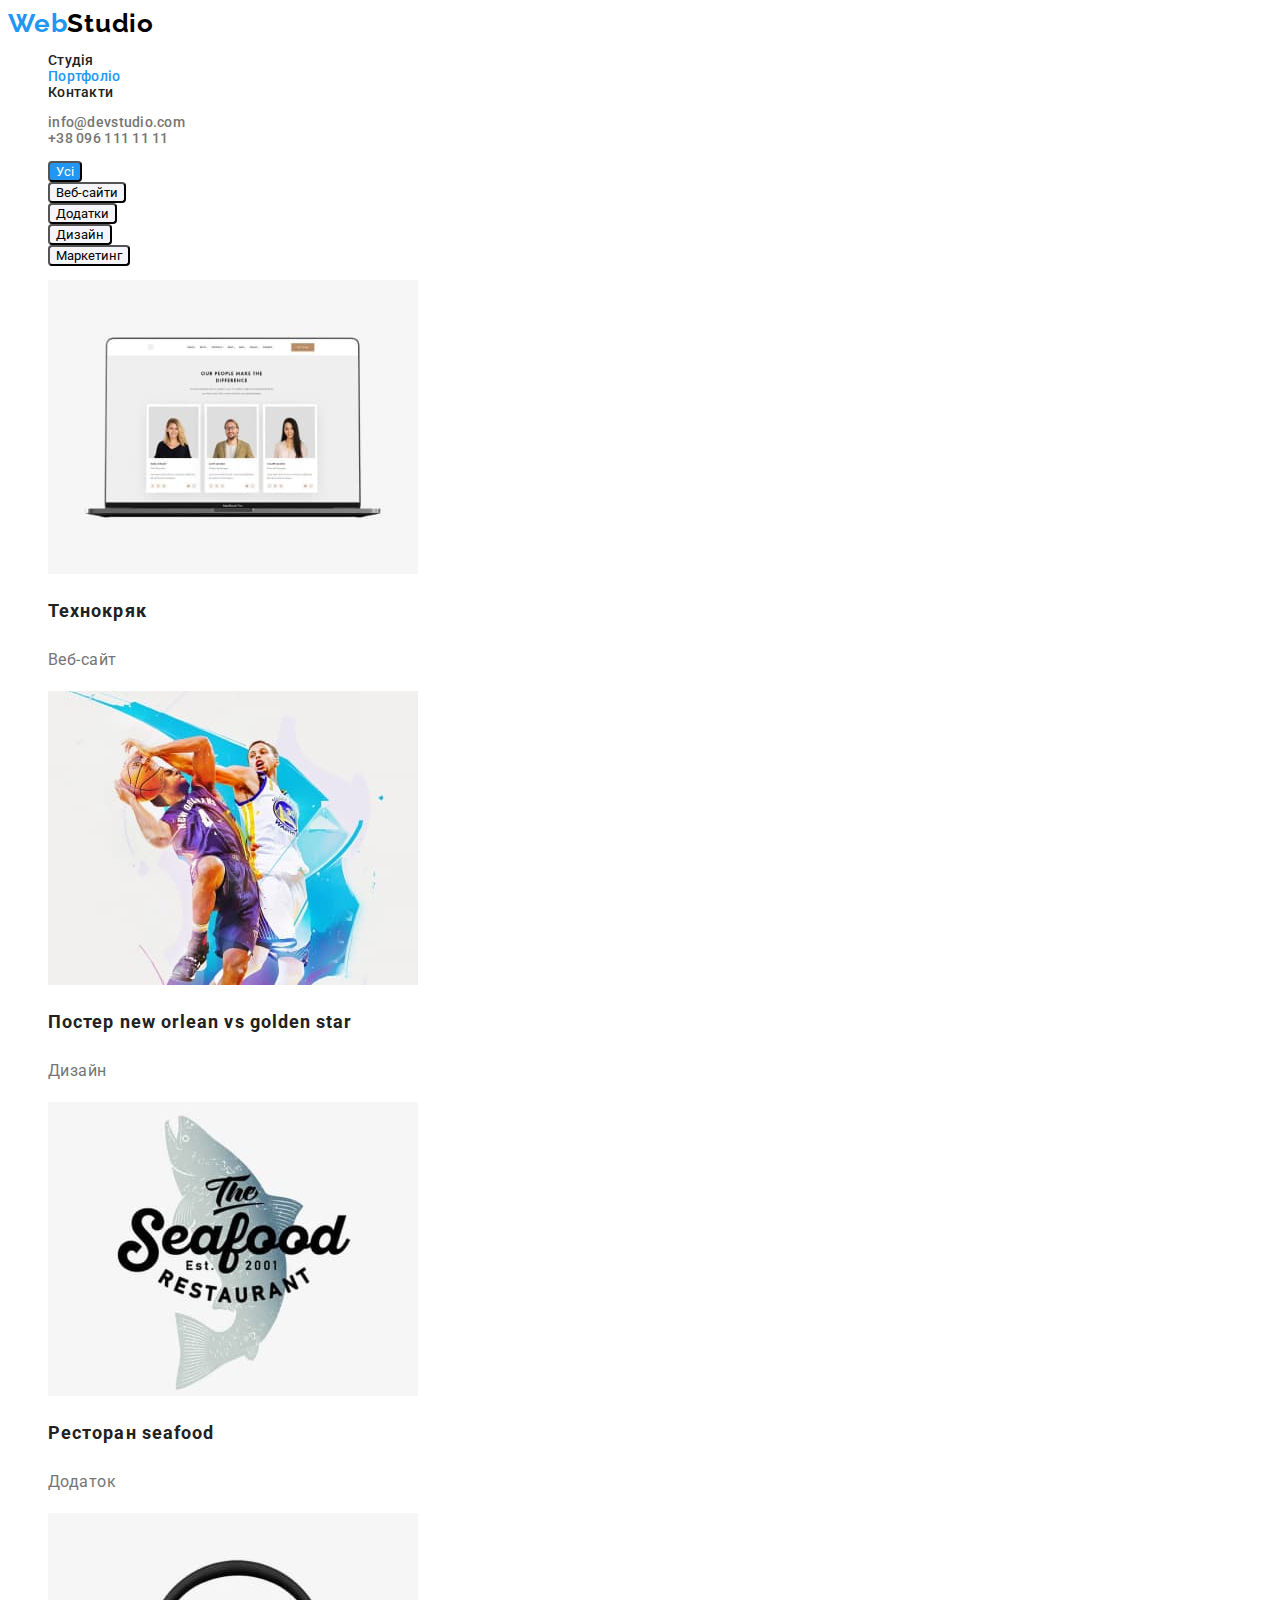
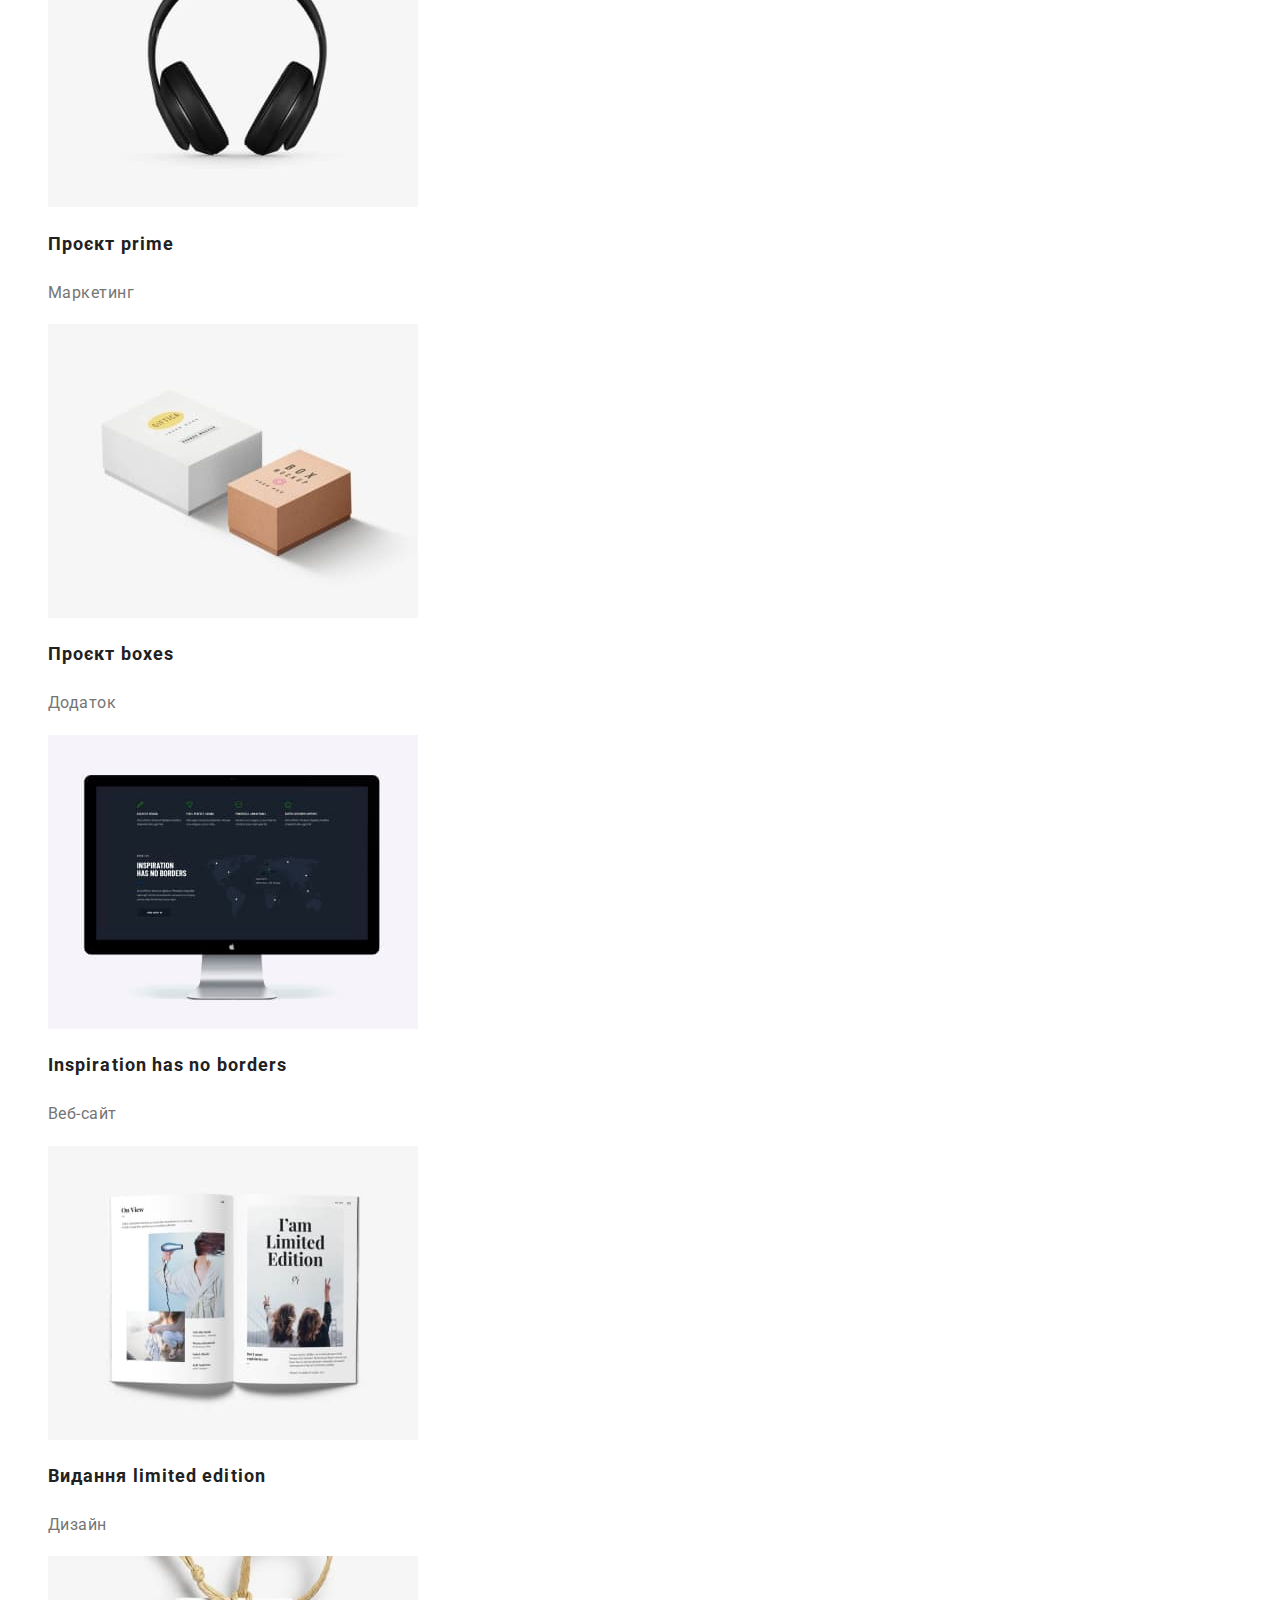
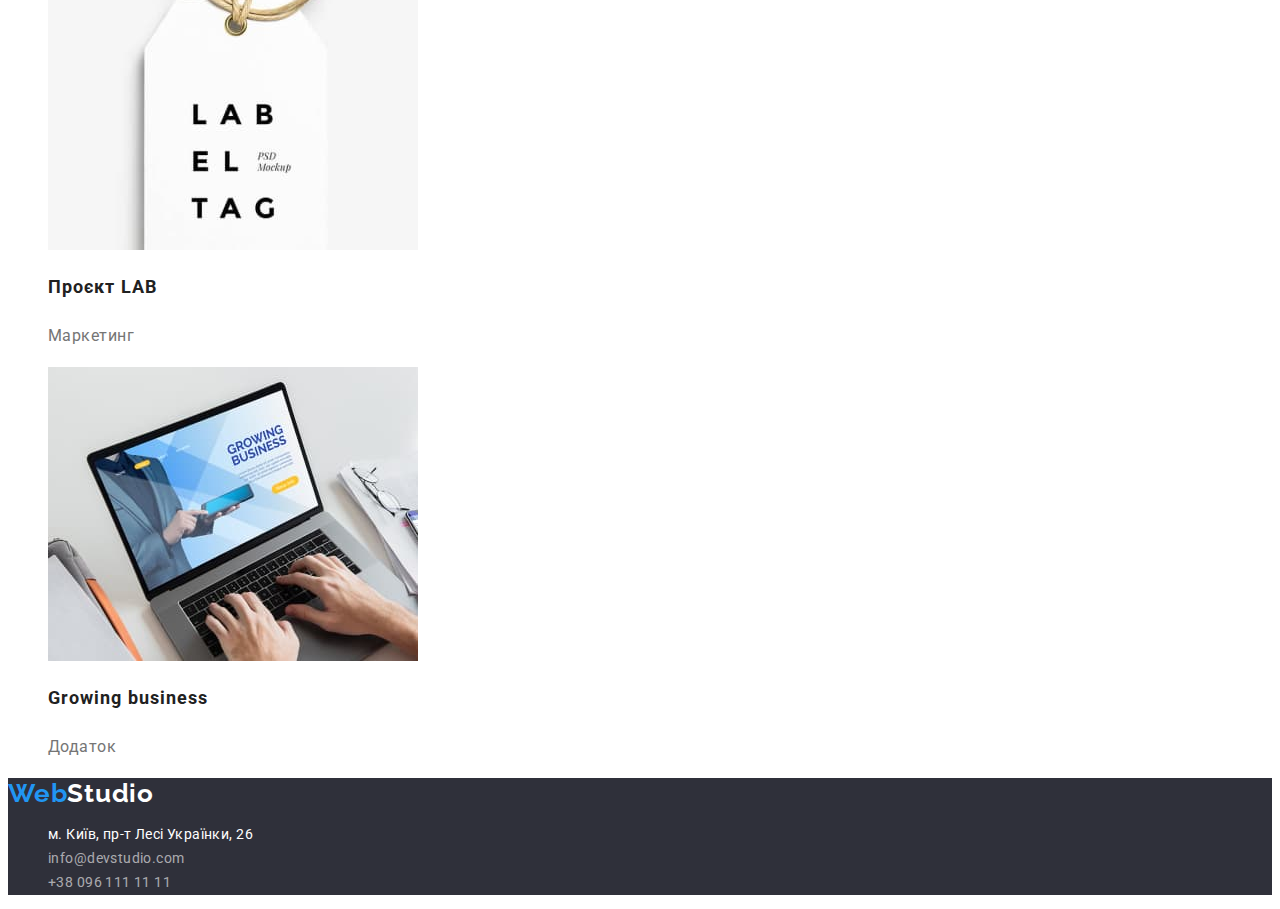
==== portfolio.html @ b643c861 "add normalize" ====
<!DOCTYPE html>
<html lang="uk">
  <head>
    <meta charset="UTF-8" />
    <meta http-equiv="X-UA-Compatible" content="IE=edge" />
    <meta name="viewport" content="width=device-width, initial-scale=1.0" />
    <title>Портфоліо</title>
    <link rel="preconnect" href="https://fonts.googleapis.com" />
    <link rel="preconnect" href="https://fonts.gstatic.com" crossorigin />
    <link
      href="https://fonts.googleapis.com/css2?family=Raleway:wght@700&family=Roboto:wght@400;500;700;900&display=swap"
      rel="stylesheet"
    />
    <link
      rel="stylesheet"
      href="https://cdnjs.cloudflare.com/ajax/libs/modern-normalize/1.1.0/modern-normalize.min.css"
      integrity="sha512-wpPYUAdjBVSE4KJnH1VR1HeZfpl1ub8YT/NKx4PuQ5NmX2tKuGu6U/JRp5y+Y8XG2tV+wKQpNHVUX03MfMFn9Q=="
      crossorigin="anonymous"
      referrerpolicy="no-referrer"
    />
    <link rel="stylesheet" href="./css/styles.css" />
  </head>
  <body>
    <!-- Шапка сайту -->
    <header class="page-header">
      <nav>
        <a class="logo link" href="./index.html"
          >Web<span class="header-logo">Studio</span></a
        >
        <ul class="site-nav list">
          <li><a class="nav-menu link" href="./index.html">Студія</a></li>
          <li>
            <a class="nav-menu link current" href="./portfolio.html"
              >Портфоліо</a
            >
          </li>
          <li><a class="nav-menu link" href="#">Контакти</a></li>
        </ul>
      </nav>
      <ul class="list decision">
        <li>
          <a class="contacts link" href="mailto:info@devstudio.com"
            >info@devstudio.com</a
          >
        </li>
        <li>
          <a class="contacts link" href="tel:+380961111111"
            >+38 096 111 11 11</a
          >
        </li>
      </ul>
    </header>
    <main>
      <!-- Портфоліо -->
      <section class="section">
        <h1 class="visually-hidden">Портфоліо</h1>
        <ul class="list">
          <li><button class="btn current" type="button">Усі</button></li>
          <li><button class="btn" type="button">Веб-сайти</button></li>
          <li><button class="btn" type="button">Додатки</button></li>
          <li><button class="btn" type="button">Дизайн</button></li>
          <li><button class="btn" type="button">Маркетинг</button></li>
        </ul>
        <ul class="list">
          <li>
            <a
              class="link"
              href="#"
              target="_blank"
              rel="noreferrer noopener nofollow"
            >
              <img
                src="./images/portfolio/project1.jpg"
                alt="two women and one man"
                width="370"
              />
              <h2 class="list-title">Технокряк</h2>
              <p class="list-text">Веб-сайт</p>
            </a>
          </li>
          <li>
            <a
              class="link"
              href="#"
              target="_blank"
              rel="noreferrer noopener nofollow"
            >
              <img
                src="./images/portfolio/project2.jpg"
                alt="two men play basketball"
                width="370"
              />
              <h2 class="list-title">Постер new orlean vs golden star</h2>
              <p class="list-text">Дизайн</p>
            </a>
          </li>
          <li>
            <a
              class="link"
              href="#"
              target="_blank"
              rel="noreferrer noopener nofollow"
            >
              <img
                src="./images/portfolio/project3.jpg"
                alt="restaurant logo"
                width="370"
              />
              <h2 class="list-title">
                Ресторан <span lang="en">seafood</span>
              </h2>
              <p class="list-text">Додаток</p>
            </a>
          </li>
          <li>
            <a
              class="link"
              href="#"
              target="_blank"
              rel="noreferrer noopener nofollow"
            >
              <img
                src="./images/portfolio/project4.jpg"
                alt="black headphone"
                width="370"
              />
              <h2 class="list-title">Проєкт <span lang="en">prime</span></h2>
              <p class="list-text">Маркетинг</p>
            </a>
          </li>
          <li>
            <a
              class="link"
              href="#"
              target="_blank"
              rel="noreferrer noopener nofollow"
            >
              <img
                src="./images/portfolio/project5.jpg"
                alt="white box and brown box"
                width="370"
              />
              <h2 class="list-title">Проєкт <span lang="en">boxes</span></h2>
              <p class="list-text">Додаток</p>
            </a>
          </li>
          <li>
            <a
              class="link"
              href="#"
              target="_blank"
              rel="noreferrer noopener nofollow"
            >
              <img
                src="./images/portfolio/project6.jpg"
                alt="monitor"
                width="370"
              />
              <h2 lang="en" class="list-title">Inspiration has no borders</h2>
              <p class="list-text">Веб-сайт</p>
            </a>
          </li>
          <li>
            <a
              class="link"
              href="#"
              target="_blank"
              rel="noreferrer noopener nofollow"
            >
              <img
                src="./images/portfolio/project7.jpg"
                alt="book"
                width="370"
              />
              <h2 class="list-title">
                Видання <span lang="en">limited edition</span>
              </h2>
              <p class="list-text">Дизайн</p>
            </a>
          </li>
          <li>
            <a
              class="link"
              href="#"
              target="_blank"
              rel="noreferrer noopener nofollow"
            >
              <img
                src="./images/portfolio/project8.jpg"
                alt="white tag"
                width="370"
              />
              <h2 class="list-title">Проєкт LAB</h2>
              <p class="list-text">Маркетинг</p>
            </a>
          </li>
          <li>
            <a
              class="link"
              href="#"
              target="_blank"
              rel="noreferrer noopener nofollow"
            >
              <img
                src="./images/portfolio/project9.jpg"
                alt="notebook"
                width="370"
              />
              <h2 lang="en" class="list-title">Growing business</h2>
              <p class="list-text">Додаток</p>
            </a>
          </li>
        </ul>
      </section>
    </main>
    <!-- Секція футера -->
    <footer>
      <a class="logo link" href="./index.html"
        >Web<span class="footer-logo">Studio</span></a
      >
      <address>
        <ul class="list">
          <li>
            <a
              class="link address"
              href="https://goo.gl/maps/CPtrU1FHBa2aNyZL9"
              target="_blank"
              rel="noopener noreferrer nofollow"
              >м. Київ, пр-т Лесі Українки, 26</a
            >
          </li>
          <li>
            <a class="link callback" href="mailto:info@devstudio.com"
              >info@devstudio.com</a
            >
          </li>
          <li>
            <a class="link callback" href="tel:+380961111111"
              >+38 096 111 11 11</a
            >
          </li>
        </ul>
      </address>
    </footer>
  </body>
</html>
---- css/styles.css ----
:root {
  --primary-text-color: #757575;
  --title-text-color: #212121;
  --brand-color: #2196f3;
  --hover-brand-color: #188ce8;
  --black-text-color: #000000;
  --primary-color: #ffffff;
  --section-bg-color: #f5f4fa;
  --hero-footer-bg-color: #2f303a;
}
body {
  background-color: var(--primary-color);
  color: var(--primary-text-color);
  font-family: "Roboto", sans-serif;
  font-size: 14px;
  line-height: 1.14;
}
.list {
  list-style: none;
}
.link {
  text-decoration: none;
}
.section {
  color: var(--title-text-color);
}
.title {
  font-weight: 700;
  font-size: 36px;
  line-height: 1.17;
  letter-spacing: 0.03em;
}
.visually-hidden {
  position: absolute;
  white-space: nowrap;
  width: 1px;
  height: 1px;
  overflow: hidden;
  border: 0;
  padding: 0;
  clip: rect(0 0 0 0);
  clip-path: inset(50%);
  margin: -1px;
}
/* Шапка сайту */
.page-header {
  font-weight: 500;
}
.logo,
.header-logo,
.footer-logo {
  font-family: "Raleway", sans-serif;
  font-weight: 700;
  font-size: 26px;
  line-height: 1.19;
  letter-spacing: 0.03em;
}
.logo {
  color: var(--brand-color);
}
.header-logo {
  color: var(--black-text-color);
}
.footer-logo {
  color: var(--primary-color);
}
.site-nav,
.contacts {
  font-weight: 500;
  letter-spacing: 0.02em;
}
.nav-menu {
  color: var(--title-text-color);
}
.nav-menu:hover,
.nav-menu:focus,
.current {
  color: var(--brand-color);
}
.contacts {
  color: var(--primary-text-color);
}
.contacts:hover,
.contacts:focus,
.nav-menu:focus {
  color: var(--brand-color);
}

/* Стилі для сторінки студіо */
/* Hero */
.hero {
  background-color: var(--hero-footer-bg-color);
}
.hero-title {
  color: var(--primary-color);
  font-weight: 900;
  font-size: 44px;
  line-height: 1.36;
  text-align: center;
  letter-spacing: 0.06em;
  text-transform: uppercase;
}
.btn.primary {
  background-color: var(--brand-color);
  box-shadow: 0px 4px 4px rgba(0, 0, 0, 0.15);
  border-radius: 4px;
  color: var(--primary-color);
  font-weight: 700;
  font-size: 16px;
  line-height: 1.89;
  display: flex;
  align-items: center;
  text-align: center;
  letter-spacing: 0.06em;
}
.btn.primary:hover {
  background-color: var(--hover-brand-color);
}
/* Секція переваг (benefits) */
.title.benefits {
  font-weight: 700;
  font-size: 14px;
  line-height: 1.14;
  text-align: center;
  letter-spacing: 0.03em;
}
.text.benefits {
  line-height: 1.71;
  letter-spacing: 0.03em;
}
.benefits {
  text-transform: uppercase;
}
/* Секція занять */

/* Секція команди */
.section-team {
  background-color: var(--section-bg-color);
}
.list-team {
  background-color: var(--primary-color);
  width: 270px;
}
.title-team,
.text.team {
  font-size: 16px;
  line-height: 1.19;
  text-align: center;
  letter-spacing: 0.03em;
}
.title-team {
  font-weight: 500;
}

/* Стилі для сторінки Портфоліо */
/* Портфоліо */
.btn {
  background-color: var(--section-bg-color);
  border-radius: 4px;
  cursor: pointer;
  font-family: inherit;
}
.decision {
  color: var(--primary-color);
  width: 370px;
}
.btn:active,
.btn:hover,
.btn:focus {
  background-color: var(--brand-color);
  color: var(--primary-color);
}
.btn.current {
  background-color: var(--brand-color);
  color: var(--primary-color);
}
.list-title {
  color: var(--title-text-color);
  font-weight: 700;
  font-size: 18px;
  line-height: 2;
  letter-spacing: 0.06em;
}
.list-text {
  color: var(--primary-text-color);
  font-size: 16px;
  line-height: 1.88;
  letter-spacing: 0.03em;
}

/* Footer */
footer {
  background-color: var(--hero-footer-bg-color);
}
.address,
.callback {
  line-height: 1.71;
  font-style: normal;
  letter-spacing: 0.03em;
}
.address {
  color: var(--primary-color);
}
.callback {
  color: rgba(255, 255, 255, 0.6);
}
.callback:hover,
.callback:focus {
  color: var(--brand-color);
}
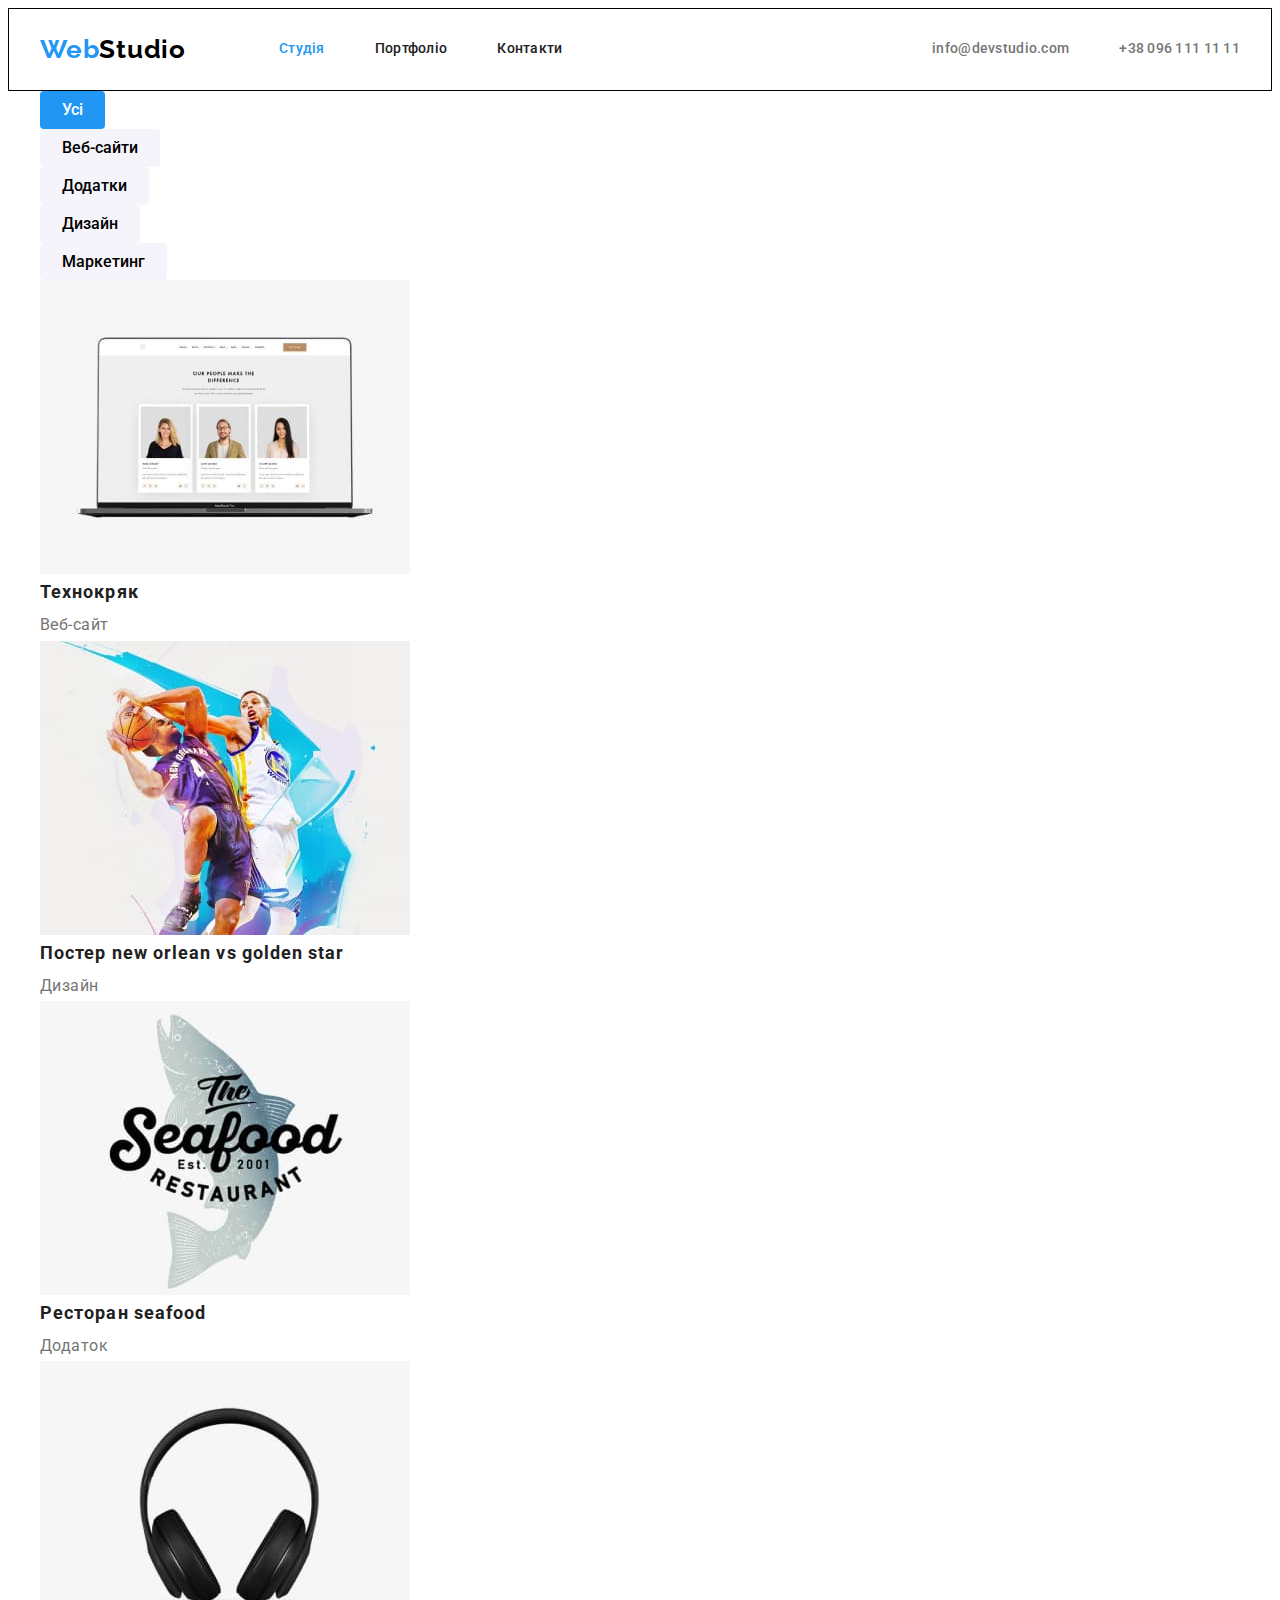
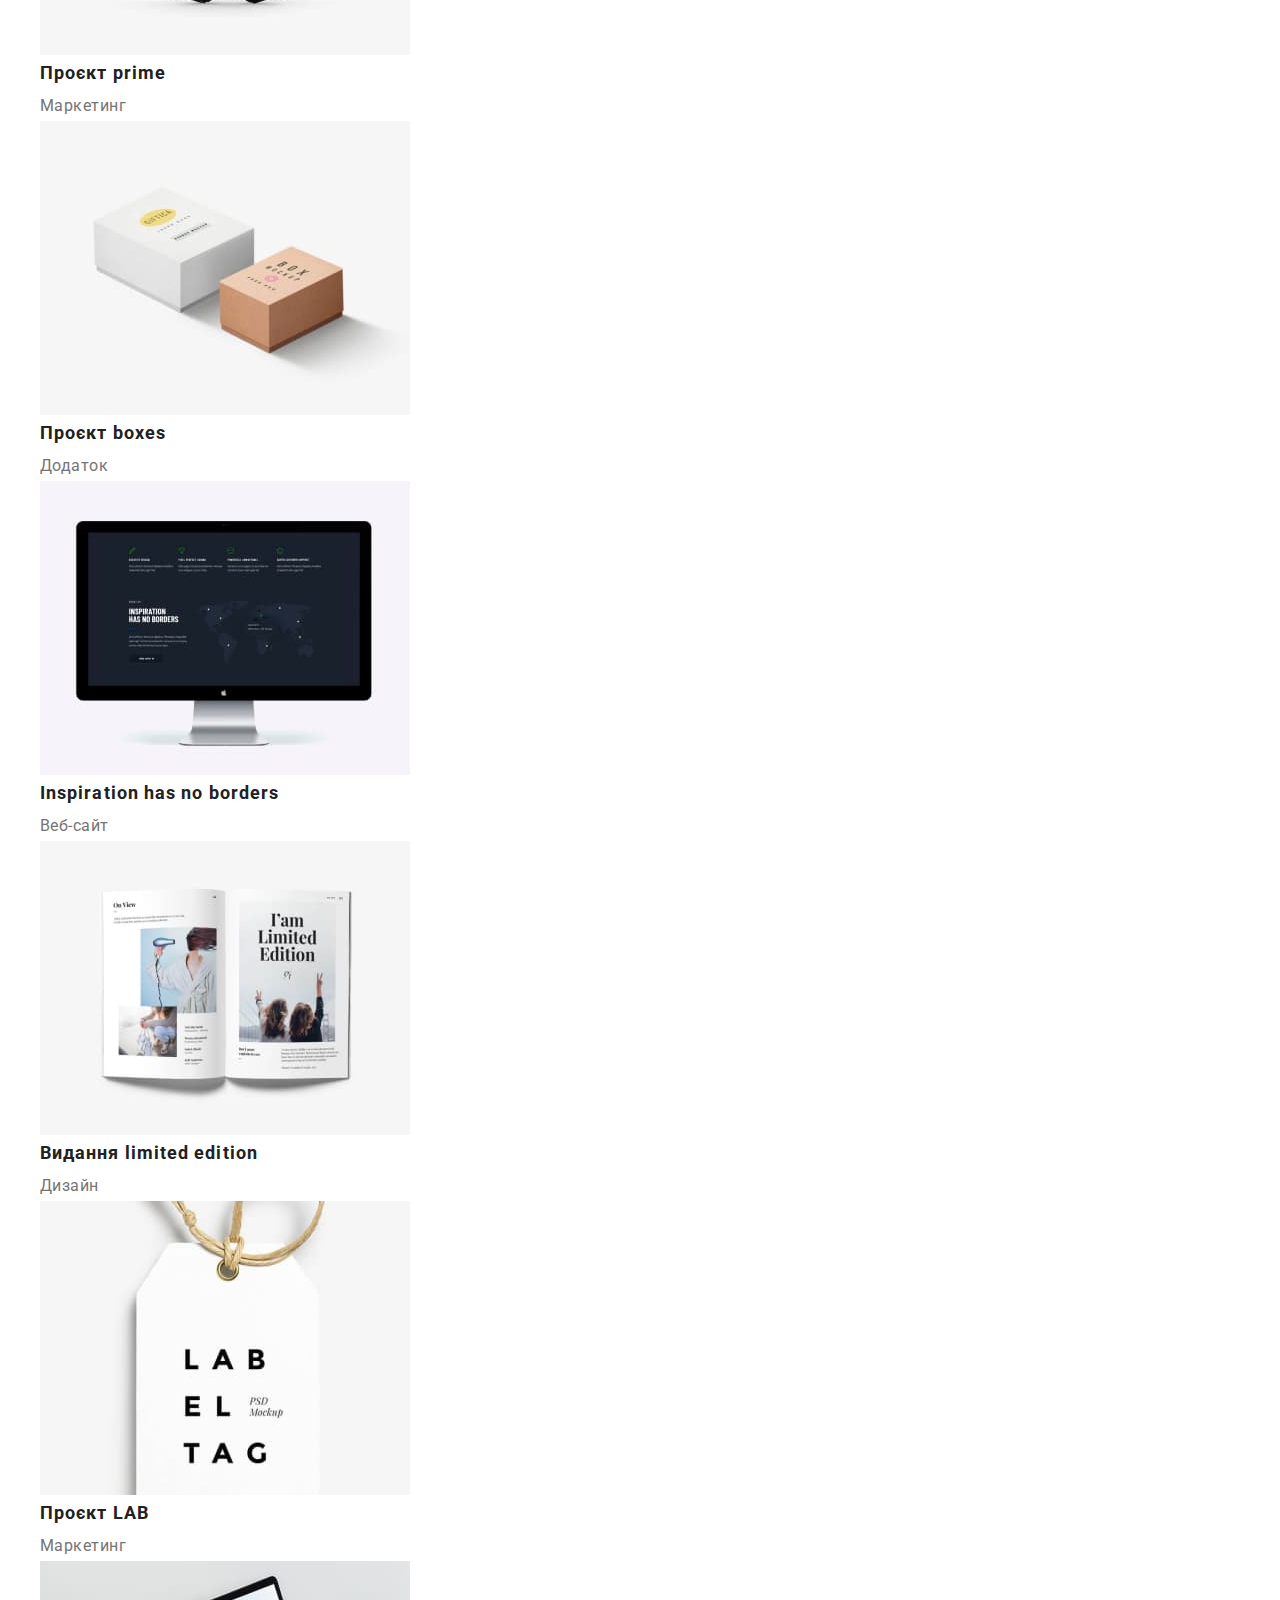
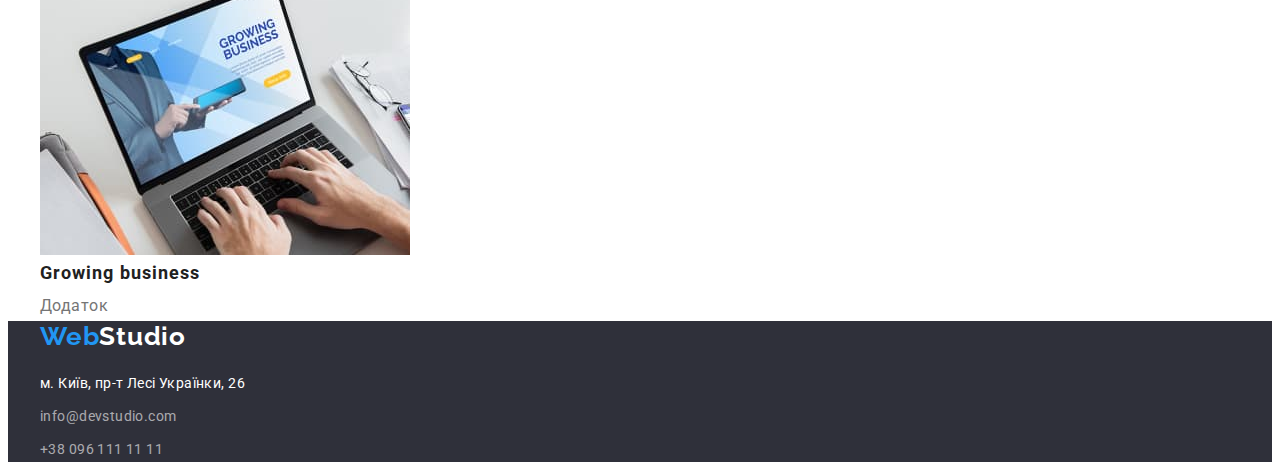
==== commit def04cf4: "change btn in portfolio" ====
--- a/portfolio.html
+++ b/portfolio.html
@@ -23,224 +23,232 @@
   <body>
     <!-- Шапка сайту -->
     <header class="page-header">
-      <nav>
-        <a class="logo link" href="./index.html"
-          >Web<span class="header-logo">Studio</span></a
-        >
-        <ul class="site-nav list">
-          <li><a class="nav-menu link" href="./index.html">Студія</a></li>
-          <li>
-            <a class="nav-menu link current" href="./portfolio.html"
-              >Портфоліо</a
+      <div class="container">
+        <div class="header-container">
+          <nav class="header-nav">
+            <a class="logo link" href="./index.html"
+              >Web<span class="header-logo">Studio</span></a
             >
-          </li>
-          <li><a class="nav-menu link" href="#">Контакти</a></li>
-        </ul>
-      </nav>
-      <ul class="list decision">
-        <li>
-          <a class="contacts link" href="mailto:info@devstudio.com"
-            >info@devstudio.com</a
-          >
-        </li>
-        <li>
-          <a class="contacts link" href="tel:+380961111111"
-            >+38 096 111 11 11</a
-          >
-        </li>
-      </ul>
+            <ul class="site-nav list">
+              <li>
+                <a class="nav-menu link current" href="./index.html">Студія</a>
+              </li>
+              <li>
+                <a class="nav-menu link" href="./portfolio.html">Портфоліо</a>
+              </li>
+              <li><a class="nav-menu link" href="#">Контакти</a></li>
+            </ul>
+          </nav>
+          <ul class="list nav-callback">
+            <li>
+              <a class="contacts link" href="mailto:info@devstudio.com"
+                >info@devstudio.com</a
+              >
+            </li>
+            <li>
+              <a class="contacts link" href="tel:+380961111111"
+                >+38 096 111 11 11</a
+              >
+            </li>
+          </ul>
+        </div>
+      </div>
     </header>
     <main>
       <!-- Портфоліо -->
       <section class="section">
-        <h1 class="visually-hidden">Портфоліо</h1>
-        <ul class="list">
-          <li><button class="btn current" type="button">Усі</button></li>
-          <li><button class="btn" type="button">Веб-сайти</button></li>
-          <li><button class="btn" type="button">Додатки</button></li>
-          <li><button class="btn" type="button">Дизайн</button></li>
-          <li><button class="btn" type="button">Маркетинг</button></li>
-        </ul>
-        <ul class="list">
-          <li>
-            <a
-              class="link"
-              href="#"
-              target="_blank"
-              rel="noreferrer noopener nofollow"
-            >
-              <img
-                src="./images/portfolio/project1.jpg"
-                alt="two women and one man"
-                width="370"
-              />
-              <h2 class="list-title">Технокряк</h2>
-              <p class="list-text">Веб-сайт</p>
-            </a>
-          </li>
-          <li>
-            <a
-              class="link"
-              href="#"
-              target="_blank"
-              rel="noreferrer noopener nofollow"
-            >
-              <img
-                src="./images/portfolio/project2.jpg"
-                alt="two men play basketball"
-                width="370"
-              />
-              <h2 class="list-title">Постер new orlean vs golden star</h2>
-              <p class="list-text">Дизайн</p>
-            </a>
-          </li>
-          <li>
-            <a
-              class="link"
-              href="#"
-              target="_blank"
-              rel="noreferrer noopener nofollow"
-            >
-              <img
-                src="./images/portfolio/project3.jpg"
-                alt="restaurant logo"
-                width="370"
-              />
-              <h2 class="list-title">
-                Ресторан <span lang="en">seafood</span>
-              </h2>
-              <p class="list-text">Додаток</p>
-            </a>
-          </li>
-          <li>
-            <a
-              class="link"
-              href="#"
-              target="_blank"
-              rel="noreferrer noopener nofollow"
-            >
-              <img
-                src="./images/portfolio/project4.jpg"
-                alt="black headphone"
-                width="370"
-              />
-              <h2 class="list-title">Проєкт <span lang="en">prime</span></h2>
-              <p class="list-text">Маркетинг</p>
-            </a>
-          </li>
-          <li>
-            <a
-              class="link"
-              href="#"
-              target="_blank"
-              rel="noreferrer noopener nofollow"
-            >
-              <img
-                src="./images/portfolio/project5.jpg"
-                alt="white box and brown box"
-                width="370"
-              />
-              <h2 class="list-title">Проєкт <span lang="en">boxes</span></h2>
-              <p class="list-text">Додаток</p>
-            </a>
-          </li>
-          <li>
-            <a
-              class="link"
-              href="#"
-              target="_blank"
-              rel="noreferrer noopener nofollow"
-            >
-              <img
-                src="./images/portfolio/project6.jpg"
-                alt="monitor"
-                width="370"
-              />
-              <h2 lang="en" class="list-title">Inspiration has no borders</h2>
-              <p class="list-text">Веб-сайт</p>
-            </a>
-          </li>
-          <li>
-            <a
-              class="link"
-              href="#"
-              target="_blank"
-              rel="noreferrer noopener nofollow"
-            >
-              <img
-                src="./images/portfolio/project7.jpg"
-                alt="book"
-                width="370"
-              />
-              <h2 class="list-title">
-                Видання <span lang="en">limited edition</span>
-              </h2>
-              <p class="list-text">Дизайн</p>
-            </a>
-          </li>
-          <li>
-            <a
-              class="link"
-              href="#"
-              target="_blank"
-              rel="noreferrer noopener nofollow"
-            >
-              <img
-                src="./images/portfolio/project8.jpg"
-                alt="white tag"
-                width="370"
-              />
-              <h2 class="list-title">Проєкт LAB</h2>
-              <p class="list-text">Маркетинг</p>
-            </a>
-          </li>
-          <li>
-            <a
-              class="link"
-              href="#"
-              target="_blank"
-              rel="noreferrer noopener nofollow"
-            >
-              <img
-                src="./images/portfolio/project9.jpg"
-                alt="notebook"
-                width="370"
-              />
-              <h2 lang="en" class="list-title">Growing business</h2>
-              <p class="list-text">Додаток</p>
-            </a>
-          </li>
-        </ul>
+        <div class="container">
+          <h1 class="visually-hidden">Портфоліо</h1>
+          <ul class="list decision-items">
+            <li><button class="btn current" type="button">Усі</button></li>
+            <li><button class="btn" type="button">Веб-сайти</button></li>
+            <li><button class="btn" type="button">Додатки</button></li>
+            <li><button class="btn" type="button">Дизайн</button></li>
+            <li><button class="btn" type="button">Маркетинг</button></li>
+          </ul>
+          <ul class="list decision">
+            <li>
+              <a
+                class="link"
+                href="#"
+                target="_blank"
+                rel="noreferrer noopener nofollow"
+              >
+                <img
+                  src="./images/portfolio/project1.jpg"
+                  alt="two women and one man"
+                  width="370"
+                />
+                <h2 class="list-title">Технокряк</h2>
+                <p class="list-text">Веб-сайт</p>
+              </a>
+            </li>
+            <li>
+              <a
+                class="link"
+                href="#"
+                target="_blank"
+                rel="noreferrer noopener nofollow"
+              >
+                <img
+                  src="./images/portfolio/project2.jpg"
+                  alt="two men play basketball"
+                  width="370"
+                />
+                <h2 class="list-title">Постер new orlean vs golden star</h2>
+                <p class="list-text">Дизайн</p>
+              </a>
+            </li>
+            <li>
+              <a
+                class="link"
+                href="#"
+                target="_blank"
+                rel="noreferrer noopener nofollow"
+              >
+                <img
+                  src="./images/portfolio/project3.jpg"
+                  alt="restaurant logo"
+                  width="370"
+                />
+                <h2 class="list-title">
+                  Ресторан <span lang="en">seafood</span>
+                </h2>
+                <p class="list-text">Додаток</p>
+              </a>
+            </li>
+            <li>
+              <a
+                class="link"
+                href="#"
+                target="_blank"
+                rel="noreferrer noopener nofollow"
+              >
+                <img
+                  src="./images/portfolio/project4.jpg"
+                  alt="black headphone"
+                  width="370"
+                />
+                <h2 class="list-title">Проєкт <span lang="en">prime</span></h2>
+                <p class="list-text">Маркетинг</p>
+              </a>
+            </li>
+            <li>
+              <a
+                class="link"
+                href="#"
+                target="_blank"
+                rel="noreferrer noopener nofollow"
+              >
+                <img
+                  src="./images/portfolio/project5.jpg"
+                  alt="white box and brown box"
+                  width="370"
+                />
+                <h2 class="list-title">Проєкт <span lang="en">boxes</span></h2>
+                <p class="list-text">Додаток</p>
+              </a>
+            </li>
+            <li>
+              <a
+                class="link"
+                href="#"
+                target="_blank"
+                rel="noreferrer noopener nofollow"
+              >
+                <img
+                  src="./images/portfolio/project6.jpg"
+                  alt="monitor"
+                  width="370"
+                />
+                <h2 lang="en" class="list-title">Inspiration has no borders</h2>
+                <p class="list-text">Веб-сайт</p>
+              </a>
+            </li>
+            <li>
+              <a
+                class="link"
+                href="#"
+                target="_blank"
+                rel="noreferrer noopener nofollow"
+              >
+                <img
+                  src="./images/portfolio/project7.jpg"
+                  alt="book"
+                  width="370"
+                />
+                <h2 class="list-title">
+                  Видання <span lang="en">limited edition</span>
+                </h2>
+                <p class="list-text">Дизайн</p>
+              </a>
+            </li>
+            <li>
+              <a
+                class="link"
+                href="#"
+                target="_blank"
+                rel="noreferrer noopener nofollow"
+              >
+                <img
+                  src="./images/portfolio/project8.jpg"
+                  alt="white tag"
+                  width="370"
+                />
+                <h2 class="list-title">Проєкт LAB</h2>
+                <p class="list-text">Маркетинг</p>
+              </a>
+            </li>
+            <li>
+              <a
+                class="link"
+                href="#"
+                target="_blank"
+                rel="noreferrer noopener nofollow"
+              >
+                <img
+                  src="./images/portfolio/project9.jpg"
+                  alt="notebook"
+                  width="370"
+                />
+                <h2 lang="en" class="list-title">Growing business</h2>
+                <p class="list-text">Додаток</p>
+              </a>
+            </li>
+          </ul>
+        </div>
       </section>
     </main>
     <!-- Секція футера -->
     <footer>
-      <a class="logo link" href="./index.html"
-        >Web<span class="footer-logo">Studio</span></a
-      >
-      <address>
-        <ul class="list">
-          <li>
-            <a
-              class="link address"
-              href="https://goo.gl/maps/CPtrU1FHBa2aNyZL9"
-              target="_blank"
-              rel="noopener noreferrer nofollow"
-              >м. Київ, пр-т Лесі Українки, 26</a
-            >
-          </li>
-          <li>
-            <a class="link callback" href="mailto:info@devstudio.com"
-              >info@devstudio.com</a
-            >
-          </li>
-          <li>
-            <a class="link callback" href="tel:+380961111111"
-              >+38 096 111 11 11</a
-            >
-          </li>
-        </ul>
-      </address>
+      <div class="container">
+        <a class="logo link" href="./index.html"
+          >Web<span class="footer-logo">Studio</span></a
+        >
+        <address>
+          <ul class="list">
+            <li>
+              <a
+                class="link address"
+                href="https://goo.gl/maps/CPtrU1FHBa2aNyZL9"
+                target="_blank"
+                rel="noopener noreferrer nofollow"
+                >м. Київ, пр-т Лесі Українки, 26</a
+              >
+            </li>
+            <li>
+              <a class="link callback" href="mailto:info@devstudio.com"
+                >info@devstudio.com</a
+              >
+            </li>
+            <li>
+              <a class="link callback" href="tel:+380961111111"
+                >+38 096 111 11 11</a
+              >
+            </li>
+          </ul>
+        </address>
+      </div>
     </footer>
   </body>
 </html>
--- a/css/styles.css
+++ b/css/styles.css
@@ -15,6 +15,28 @@
   font-size: 14px;
   line-height: 1.14;
 }
+h1,
+h2,
+h3,
+h4,
+h5,
+h6,
+p,
+ul {
+  padding: 0;
+  margin: 0;
+}
+img {
+  display: block;
+  max-width: 100%;
+  height: auto;
+}
+.container {
+  width: 100%;
+  width: 1200px;
+  margin: 0 auto;
+  padding: 0 15px;
+}
 .list {
   list-style: none;
 }
@@ -29,6 +51,7 @@
   font-size: 36px;
   line-height: 1.17;
   letter-spacing: 0.03em;
+  text-align: center;
 }
 .visually-hidden {
   position: absolute;
@@ -42,8 +65,26 @@
   clip-path: inset(50%);
   margin: -1px;
 }
+
 /* Шапка сайту */
+.header-container {
+  display: flex;
+  align-items: center;
+  justify-content: space-between;
+}
+.header-nav {
+  display: flex;
+  align-items: center;
+  justify-content: space-between;
+  gap: 93px;
+}
+.nav-callback {
+  display: flex;
+  align-items: center;
+  gap: 50px;
+}
 .page-header {
+  border: 1px solid var(--black-text-color);
   font-weight: 500;
 }
 .logo,
@@ -57,12 +98,18 @@
 }
 .logo {
   color: var(--brand-color);
+  padding: 25px 0;
 }
 .header-logo {
   color: var(--black-text-color);
 }
 .footer-logo {
   color: var(--primary-color);
+}
+.site-nav {
+  display: flex;
+  align-items: center;
+  gap: 50px;
 }
 .site-nav,
 .contacts {
@@ -70,6 +117,7 @@
   letter-spacing: 0.02em;
 }
 .nav-menu {
+  padding: 32px 0;
   color: var(--title-text-color);
 }
 .nav-menu:hover,
@@ -78,6 +126,7 @@
   color: var(--brand-color);
 }
 .contacts {
+  padding: 32px 0;
   color: var(--primary-text-color);
 }
 .contacts:hover,
@@ -89,9 +138,13 @@
 /* Стилі для сторінки студіо */
 /* Hero */
 .hero {
+  padding-bottom: 200px;
   background-color: var(--hero-footer-bg-color);
 }
 .hero-title {
+  width: 696px;
+  padding: 200px 0 30px;
+  margin: auto;
   color: var(--primary-color);
   font-weight: 900;
   font-size: 44px;
@@ -101,6 +154,7 @@
   text-transform: uppercase;
 }
 .btn.primary {
+  padding: 10px 32px;
   background-color: var(--brand-color);
   box-shadow: 0px 4px 4px rgba(0, 0, 0, 0.15);
   border-radius: 4px;
@@ -108,33 +162,71 @@
   font-weight: 700;
   font-size: 16px;
   line-height: 1.89;
-  display: flex;
-  align-items: center;
   text-align: center;
   letter-spacing: 0.06em;
+  display: block;
+  margin-right: auto;
+  margin-left: auto;
 }
 .btn.primary:hover {
   background-color: var(--hover-brand-color);
 }
 /* Секція переваг (benefits) */
-.title.benefits {
+.container-benefits {
+  padding-top: 94px;
+  padding-bottom: 94px;
+}
+.items-benefits {
+  display: flex;
+  align-items: baseline;
+  gap: 30px;
+  width: 1170px;
+}
+.benefits {
+  width: 270px;
+}
+.title-benefits {
+  display: inline-block;
+  padding-bottom: 10px;
   font-weight: 700;
   font-size: 14px;
   line-height: 1.14;
-  text-align: center;
-  letter-spacing: 0.03em;
-}
-.text.benefits {
+  text-align: left;
+  letter-spacing: 0.03em;
+  text-transform: uppercase;
+}
+.text-benefits {
   line-height: 1.71;
   letter-spacing: 0.03em;
 }
-.benefits {
-  text-transform: uppercase;
-}
+
 /* Секція занять */
+.container-work {
+  padding-bottom: 94px;
+}
+.title-work {
+  margin-bottom: 50px;
+}
+.work-item {
+  display: flex;
+  justify-items: center;
+  gap: 30px;
+}
 
 /* Секція команди */
+.list-team-card {
+  display: flex;
+  justify-items: center;
+  gap: 30px;
+  margin-top: 50px;
+}
+.items-team {
+  padding-top: 30px;
+  padding-bottom: 30px;
+}
+
 .section-team {
+  padding: 94px 0;
   background-color: var(--section-bg-color);
 }
 .list-team {
@@ -155,10 +247,15 @@
 /* Стилі для сторінки Портфоліо */
 /* Портфоліо */
 .btn {
+  padding: 6px 22px;
   background-color: var(--section-bg-color);
+  border: 0;
   border-radius: 4px;
   cursor: pointer;
   font-family: inherit;
+  font-weight: 500;
+  font-size: 16px;
+  line-height: 1.62;
 }
 .decision {
   color: var(--primary-color);
@@ -192,6 +289,9 @@
 footer {
   background-color: var(--hero-footer-bg-color);
 }
+.footer-container {
+  padding: 60px 0;
+}
 .address,
 .callback {
   line-height: 1.71;
@@ -199,9 +299,13 @@
   letter-spacing: 0.03em;
 }
 .address {
+  display: inline-block;
+  margin-top: 20px;
   color: var(--primary-color);
 }
 .callback {
+  display: inline-block;
+  margin-top: 9px;
   color: rgba(255, 255, 255, 0.6);
 }
 .callback:hover,
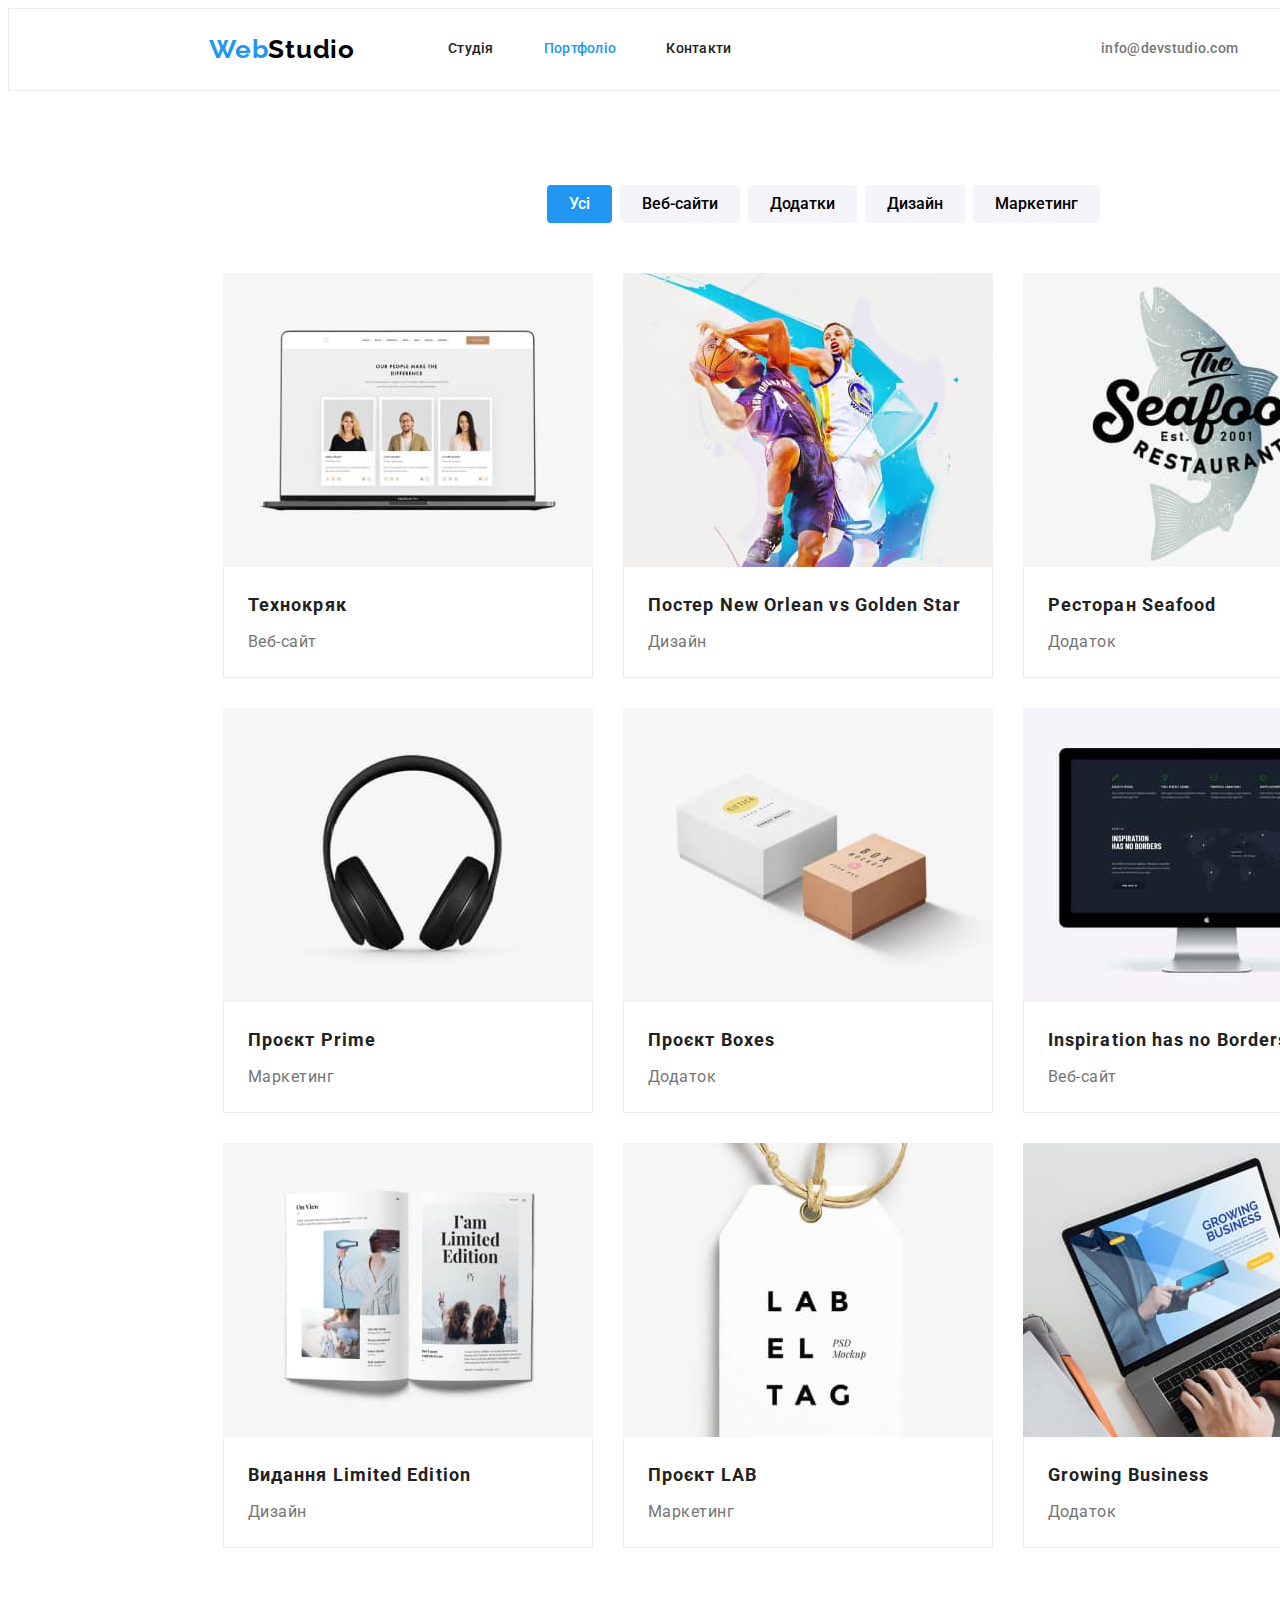
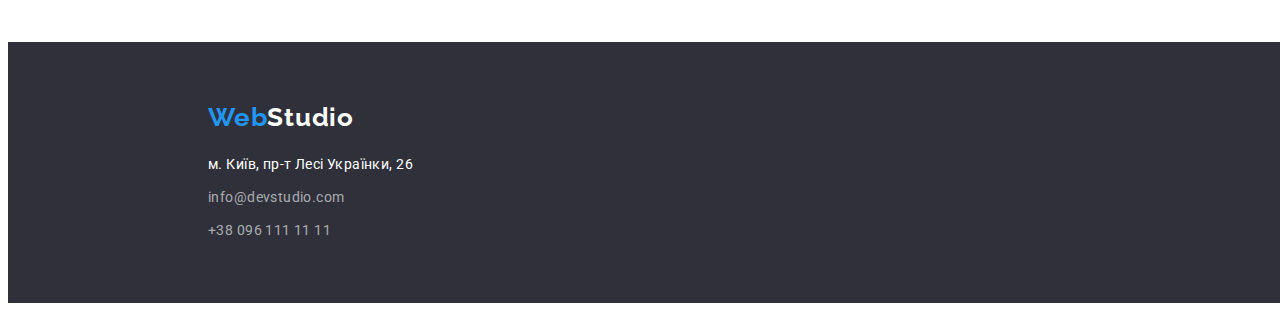
==== commit 67e208b6: "end homework 3" ====
--- a/portfolio.html
+++ b/portfolio.html
@@ -26,15 +26,17 @@
       <div class="container">
         <div class="header-container">
           <nav class="header-nav">
-            <a class="logo link" href="./index.html"
+            <a class="logo link logotype" href="./index.html"
               >Web<span class="header-logo">Studio</span></a
             >
             <ul class="site-nav list">
               <li>
-                <a class="nav-menu link current" href="./index.html">Студія</a>
+                <a class="nav-menu link" href="./index.html">Студія</a>
               </li>
               <li>
-                <a class="nav-menu link" href="./portfolio.html">Портфоліо</a>
+                <a class="nav-menu link current" href="./portfolio.html"
+                  >Портфоліо</a
+                >
               </li>
               <li><a class="nav-menu link" href="#">Контакти</a></li>
             </ul>
@@ -56,10 +58,10 @@
     </header>
     <main>
       <!-- Портфоліо -->
-      <section class="section">
+      <section class="section portfolio-section">
         <div class="container">
           <h1 class="visually-hidden">Портфоліо</h1>
-          <ul class="list decision-items">
+          <ul class="list items-btn">
             <li><button class="btn current" type="button">Усі</button></li>
             <li><button class="btn" type="button">Веб-сайти</button></li>
             <li><button class="btn" type="button">Додатки</button></li>
@@ -79,8 +81,10 @@
                   alt="two women and one man"
                   width="370"
                 />
-                <h2 class="list-title">Технокряк</h2>
-                <p class="list-text">Веб-сайт</p>
+                <div class="decision-items">
+                  <h2 class="list-title">Технокряк</h2>
+                  <p class="list-text">Веб-сайт</p>
+                </div>
               </a>
             </li>
             <li>
@@ -95,8 +99,12 @@
                   alt="two men play basketball"
                   width="370"
                 />
-                <h2 class="list-title">Постер new orlean vs golden star</h2>
-                <p class="list-text">Дизайн</p>
+                <div class="decision-items">
+                  <h2 class="list-title">
+                    Постер <span lang="en">New Orlean vs Golden Star</span>
+                  </h2>
+                  <p class="list-text">Дизайн</p>
+                </div>
               </a>
             </li>
             <li>
@@ -111,10 +119,12 @@
                   alt="restaurant logo"
                   width="370"
                 />
-                <h2 class="list-title">
-                  Ресторан <span lang="en">seafood</span>
-                </h2>
-                <p class="list-text">Додаток</p>
+                <div class="decision-items">
+                  <h2 class="list-title">
+                    Ресторан <span lang="en">Seafood</span>
+                  </h2>
+                  <p class="list-text">Додаток</p>
+                </div>
               </a>
             </li>
             <li>
@@ -129,8 +139,12 @@
                   alt="black headphone"
                   width="370"
                 />
-                <h2 class="list-title">Проєкт <span lang="en">prime</span></h2>
-                <p class="list-text">Маркетинг</p>
+                <div class="decision-items">
+                  <h2 class="list-title">
+                    Проєкт <span lang="en">Prime</span>
+                  </h2>
+                  <p class="list-text">Маркетинг</p>
+                </div>
               </a>
             </li>
             <li>
@@ -145,8 +159,12 @@
                   alt="white box and brown box"
                   width="370"
                 />
-                <h2 class="list-title">Проєкт <span lang="en">boxes</span></h2>
-                <p class="list-text">Додаток</p>
+                <div class="decision-items">
+                  <h2 class="list-title">
+                    Проєкт <span lang="en">Boxes</span>
+                  </h2>
+                  <p class="list-text">Додаток</p>
+                </div>
               </a>
             </li>
             <li>
@@ -161,8 +179,12 @@
                   alt="monitor"
                   width="370"
                 />
-                <h2 lang="en" class="list-title">Inspiration has no borders</h2>
-                <p class="list-text">Веб-сайт</p>
+                <div class="decision-items">
+                  <h2 lang="en" class="list-title">
+                    Inspiration has no Borders
+                  </h2>
+                  <p class="list-text">Веб-сайт</p>
+                </div>
               </a>
             </li>
             <li>
@@ -177,10 +199,12 @@
                   alt="book"
                   width="370"
                 />
-                <h2 class="list-title">
-                  Видання <span lang="en">limited edition</span>
-                </h2>
-                <p class="list-text">Дизайн</p>
+                <div class="decision-items">
+                  <h2 class="list-title">
+                    Видання <span lang="en">Limited Edition</span>
+                  </h2>
+                  <p class="list-text">Дизайн</p>
+                </div>
               </a>
             </li>
             <li>
@@ -195,8 +219,10 @@
                   alt="white tag"
                   width="370"
                 />
-                <h2 class="list-title">Проєкт LAB</h2>
-                <p class="list-text">Маркетинг</p>
+                <div class="decision-items">
+                  <h2 class="list-title">Проєкт LAB</h2>
+                  <p class="list-text">Маркетинг</p>
+                </div>
               </a>
             </li>
             <li>
@@ -211,8 +237,10 @@
                   alt="notebook"
                   width="370"
                 />
-                <h2 lang="en" class="list-title">Growing business</h2>
-                <p class="list-text">Додаток</p>
+                <div class="decision-items">
+                  <h2 lang="en" class="list-title">Growing Business</h2>
+                  <p class="list-text">Додаток</p>
+                </div>
               </a>
             </li>
           </ul>
@@ -220,13 +248,13 @@
       </section>
     </main>
     <!-- Секція футера -->
-    <footer>
+    <footer class="footer-section">
       <div class="container">
         <a class="logo link" href="./index.html"
           >Web<span class="footer-logo">Studio</span></a
         >
         <address>
-          <ul class="list">
+          <ul class="list full-address">
             <li>
               <a
                 class="link address"
--- a/css/styles.css
+++ b/css/styles.css
@@ -7,6 +7,7 @@
   --primary-color: #ffffff;
   --section-bg-color: #f5f4fa;
   --hero-footer-bg-color: #2f303a;
+  --border-color: #ececec;
 }
 body {
   background-color: var(--primary-color);
@@ -43,7 +44,15 @@
 .link {
   text-decoration: none;
 }
+.section,
+.page-header,
+.hero,
+.footer-section {
+  width: 1600px;
+}
+
 .section {
+  padding: 94px 15px;
   color: var(--title-text-color);
 }
 .title {
@@ -84,7 +93,7 @@
   gap: 50px;
 }
 .page-header {
-  border: 1px solid var(--black-text-color);
+  border: 1px solid var(--border-color);
   font-weight: 500;
 }
 .logo,
@@ -96,9 +105,11 @@
   line-height: 1.19;
   letter-spacing: 0.03em;
 }
+.logotype {
+  padding: 25px 0;
+}
 .logo {
   color: var(--brand-color);
-  padding: 25px 0;
 }
 .header-logo {
   color: var(--black-text-color);
@@ -137,14 +148,18 @@
 
 /* Стилі для сторінки студіо */
 /* Hero */
+
 .hero {
+  width: 1600px;
   padding-bottom: 200px;
   background-color: var(--hero-footer-bg-color);
 }
 .hero-title {
+  display: block;
   width: 696px;
   padding: 200px 0 30px;
-  margin: auto;
+  margin-left: auto;
+  margin-right: auto;
   color: var(--primary-color);
   font-weight: 900;
   font-size: 44px;
@@ -173,8 +188,6 @@
 }
 /* Секція переваг (benefits) */
 .container-benefits {
-  padding-top: 94px;
-  padding-bottom: 94px;
 }
 .items-benefits {
   display: flex;
@@ -201,8 +214,8 @@
 }
 
 /* Секція занять */
-.container-work {
-  padding-bottom: 94px;
+.section-work {
+  padding-top: 0;
 }
 .title-work {
   margin-bottom: 50px;
@@ -221,8 +234,11 @@
   margin-top: 50px;
 }
 .items-team {
+  display: flex;
+  flex-direction: column;
   padding-top: 30px;
   padding-bottom: 30px;
+  gap: 10px;
 }
 
 .section-team {
@@ -246,10 +262,16 @@
 
 /* Стилі для сторінки Портфоліо */
 /* Портфоліо */
+.items-btn {
+  display: flex;
+  justify-content: center;
+  gap: 8px;
+  padding-bottom: 16px;
+}
 .btn {
   padding: 6px 22px;
   background-color: var(--section-bg-color);
-  border: 0;
+  border: none;
   border-radius: 4px;
   cursor: pointer;
   font-family: inherit;
@@ -257,10 +279,6 @@
   font-size: 16px;
   line-height: 1.62;
 }
-.decision {
-  color: var(--primary-color);
-  width: 370px;
-}
 .btn:active,
 .btn:hover,
 .btn:focus {
@@ -271,7 +289,20 @@
   background-color: var(--brand-color);
   color: var(--primary-color);
 }
+.decision {
+  display: flex;
+  flex-wrap: wrap;
+  gap: 30px;
+  margin-top: 34px;
+  color: var(--primary-color);
+}
+.decision-items {
+  padding: 20px 24px;
+  border: 1px solid var(--border-color);
+  border-top: none;
+}
 .list-title {
+  margin-bottom: 4px;
   color: var(--title-text-color);
   font-weight: 700;
   font-size: 18px;
@@ -289,8 +320,14 @@
 footer {
   background-color: var(--hero-footer-bg-color);
 }
-.footer-container {
+.footer-section {
   padding: 60px 0;
+}
+.full-address {
+  display: flex;
+  flex-direction: column;
+  gap: 9px;
+  margin-top: 20px;
 }
 .address,
 .callback {
@@ -299,13 +336,10 @@
   letter-spacing: 0.03em;
 }
 .address {
-  display: inline-block;
-  margin-top: 20px;
   color: var(--primary-color);
 }
 .callback {
   display: inline-block;
-  margin-top: 9px;
   color: rgba(255, 255, 255, 0.6);
 }
 .callback:hover,
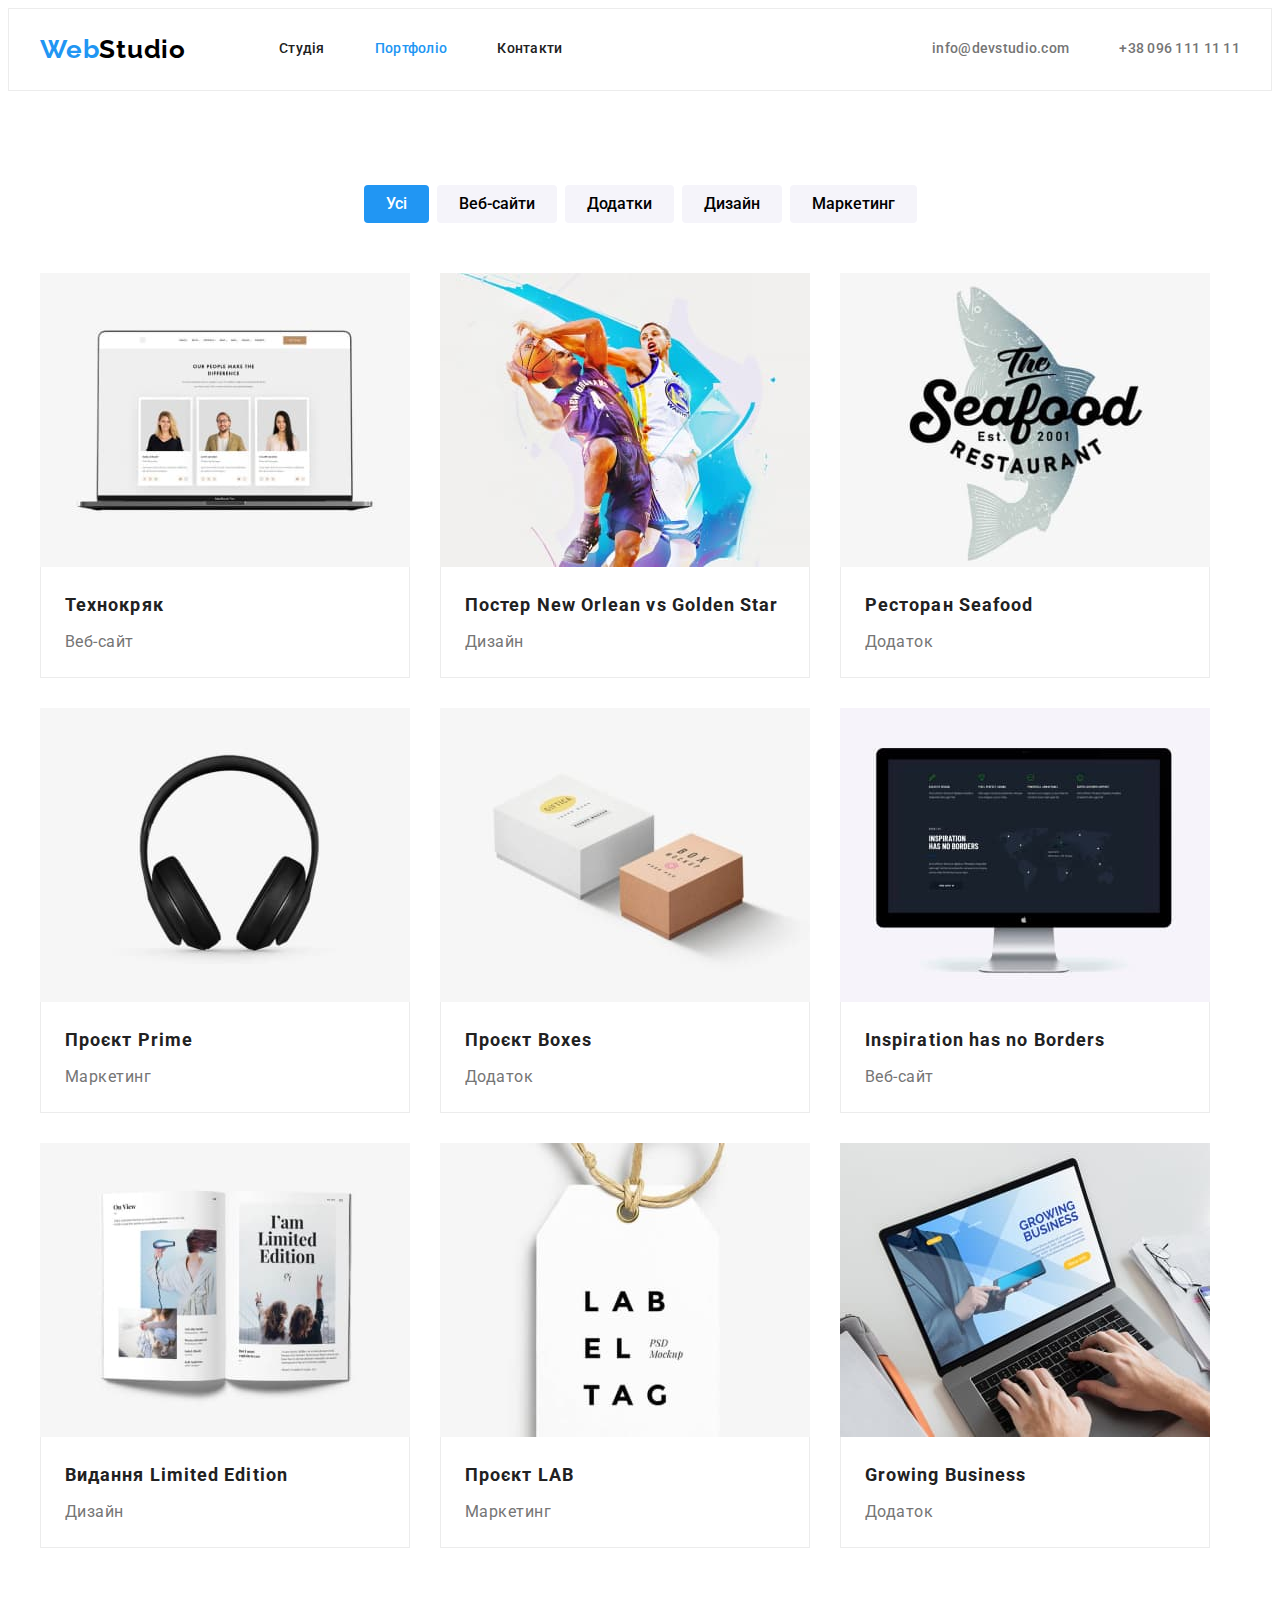
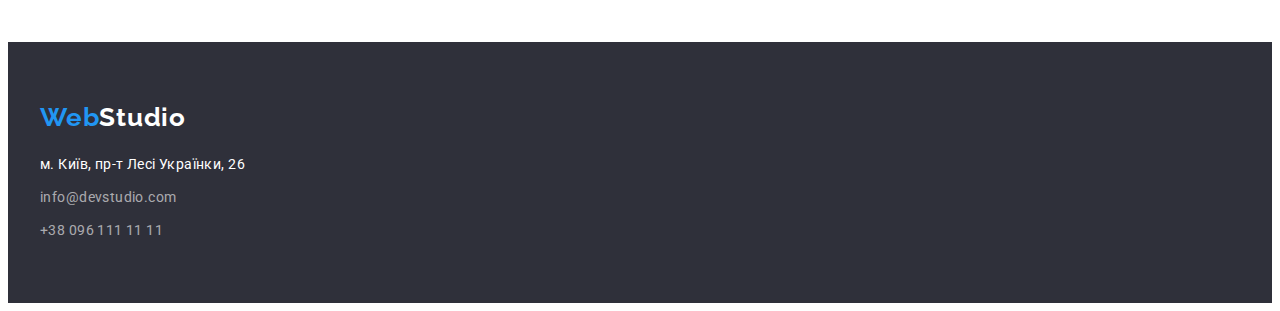
==== commit 0c8496a8: "after verification" ====
--- a/portfolio.html
+++ b/portfolio.html
@@ -250,7 +250,7 @@
     <!-- Секція футера -->
     <footer class="footer-section">
       <div class="container">
-        <a class="logo link" href="./index.html"
+        <a class="logo link all-footer-logo" href="./index.html"
           >Web<span class="footer-logo">Studio</span></a
         >
         <address>
--- a/css/styles.css
+++ b/css/styles.css
@@ -44,15 +44,8 @@
 .link {
   text-decoration: none;
 }
-.section,
-.page-header,
-.hero,
-.footer-section {
-  width: 1600px;
-}
-
 .section {
-  padding: 94px 15px;
+  padding: 94px 0;
   color: var(--title-text-color);
 }
 .title {
@@ -95,6 +88,7 @@
 .page-header {
   border: 1px solid var(--border-color);
   font-weight: 500;
+  letter-spacing: 0.02em;
 }
 .logo,
 .header-logo,
@@ -114,20 +108,13 @@
 .header-logo {
   color: var(--black-text-color);
 }
-.footer-logo {
-  color: var(--primary-color);
-}
 .site-nav {
   display: flex;
   align-items: center;
   gap: 50px;
 }
-.site-nav,
-.contacts {
-  font-weight: 500;
-  letter-spacing: 0.02em;
-}
 .nav-menu {
+  display: block;
   padding: 32px 0;
   color: var(--title-text-color);
 }
@@ -137,6 +124,7 @@
   color: var(--brand-color);
 }
 .contacts {
+  display: flex;
   padding: 32px 0;
   color: var(--primary-text-color);
 }
@@ -151,13 +139,16 @@
 
 .hero {
   width: 1600px;
+  margin-left: auto;
+  margin-right: auto;
+  padding-top: 200px;
   padding-bottom: 200px;
   background-color: var(--hero-footer-bg-color);
 }
 .hero-title {
   display: block;
   width: 696px;
-  padding: 200px 0 30px;
+  margin-bottom: 30px;
   margin-left: auto;
   margin-right: auto;
   color: var(--primary-color);
@@ -200,7 +191,7 @@
 }
 .title-benefits {
   display: inline-block;
-  padding-bottom: 10px;
+  margin-bottom: 10px;
   font-weight: 700;
   font-size: 14px;
   line-height: 1.14;
@@ -266,7 +257,6 @@
   display: flex;
   justify-content: center;
   gap: 8px;
-  padding-bottom: 16px;
 }
 .btn {
   padding: 6px 22px;
@@ -284,6 +274,8 @@
 .btn:focus {
   background-color: var(--brand-color);
   color: var(--primary-color);
+  box-shadow: 0px 3px 1px rgba(0, 0, 0, 0.1), 0px 1px 2px rgba(0, 0, 0, 0.08),
+    0px 2px 2px rgba(0, 0, 0, 0.12);
 }
 .btn.current {
   background-color: var(--brand-color);
@@ -293,7 +285,7 @@
   display: flex;
   flex-wrap: wrap;
   gap: 30px;
-  margin-top: 34px;
+  margin-top: 50px;
   color: var(--primary-color);
 }
 .decision-items {
@@ -323,11 +315,17 @@
 .footer-section {
   padding: 60px 0;
 }
+.all-footer-logo {
+  display: block;
+  margin-bottom: 20px;
+}
+.footer-logo {
+  color: var(--primary-color);
+}
 .full-address {
   display: flex;
   flex-direction: column;
   gap: 9px;
-  margin-top: 20px;
 }
 .address,
 .callback {
